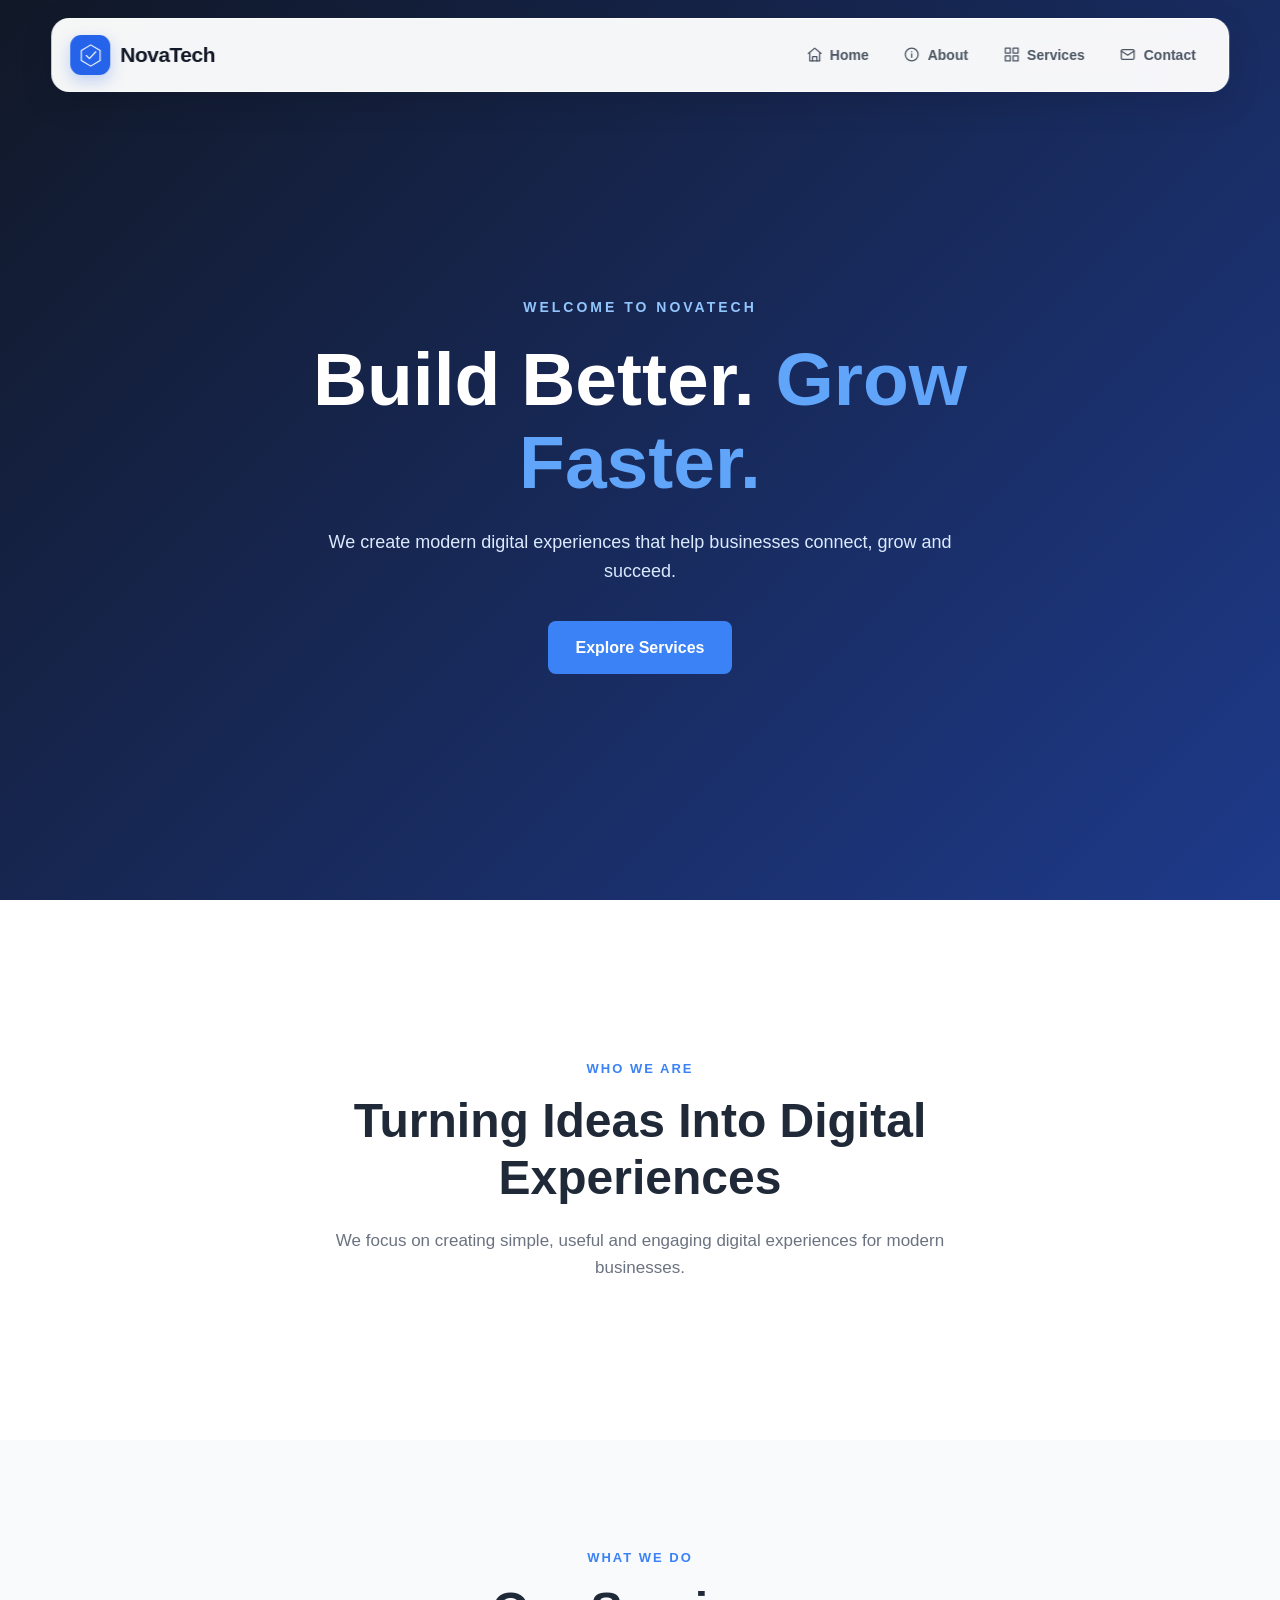
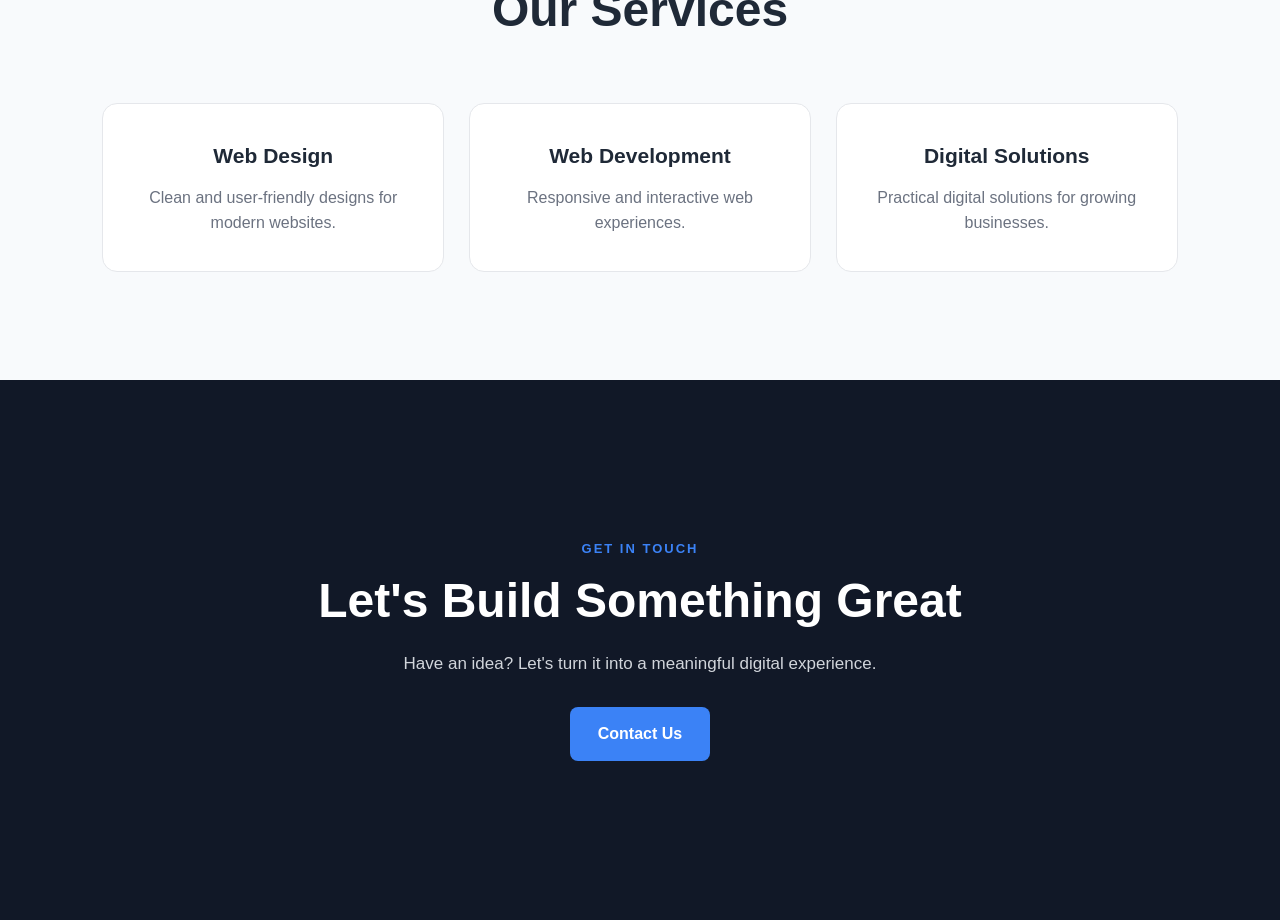
==== index.html @ c4c41b4f "Completed Task 1 - SkillCraft Intership" ====
<!DOCTYPE html>
<html lang="en">
<head>
    <meta charset="UTF-8">

    <meta name="viewport" content="width=device-width, initial-scale=1.0">

    <title>NovaTech | Digital Solutions</title>

    <link rel="stylesheet" href="style.css">
</head>

<body>

   <!-- Navigation -->
    <nav id="navbar">

        <div class="nav-container">

            <!-- Logo -->
            <a href="#home" class="brand">

                <span class="brand-logo">
                    <svg viewBox="0 0 40 40" aria-hidden="true">
                        <path d="M20 3L35 12V28L20 37L5 28V12L20 3Z"></path>
                        <path d="M13 20L18 25L28 14"></path>
                    </svg>
                </span>

                <span class="brand-name">NovaTech</span>

            </a>


            <!-- Navigation Links -->
            <ul class="nav-links">

                <li>
                    <a href="#home" class="nav-item">
                        <svg viewBox="0 0 24 24" aria-hidden="true">
                            <path d="M3 10.5L12 3L21 10.5"></path>
                            <path d="M5 9.5V21H19V9.5"></path>
                            <path d="M9 21V15H15V21"></path>
                        </svg>
                        <span>Home</span>
                    </a>
                </li>


                <li>
                    <a href="#about" class="nav-item">
                        <svg viewBox="0 0 24 24" aria-hidden="true">
                            <circle cx="12" cy="12" r="9"></circle>
                            <path d="M12 11V16"></path>
                            <path d="M12 8H12.01"></path>
                        </svg>
                        <span>About</span>
                    </a>
                </li>


                <li>
                    <a href="#services" class="nav-item">
                        <svg viewBox="0 0 24 24" aria-hidden="true">
                            <rect x="3" y="3" width="7" height="7"></rect>
                            <rect x="14" y="3" width="7" height="7"></rect>
                            <rect x="3" y="14" width="7" height="7"></rect>
                            <rect x="14" y="14" width="7" height="7"></rect>
                        </svg>
                        <span>Services</span>
                    </a>
                </li>


                <li>
                    <a href="#contact" class="nav-item">
                        <svg viewBox="0 0 24 24" aria-hidden="true">
                            <rect x="3" y="5" width="18" height="14" rx="2"></rect>
                            <path d="M3 7L12 13L21 7"></path>
                        </svg>
                        <span>Contact</span>
                    </a>
                </li>

            </ul>

        </div>

    </nav>


    <!-- Home Section -->
    <section id="home" class="hero">

        <div class="hero-content">

            <p class="small-heading">WELCOME TO NOVATECH</p>

            <h1>Build Better. <span>Grow Faster.</span></h1>

            <p class="hero-text">
                We create modern digital experiences that help
                businesses connect, grow and succeed.
            </p>

            <a href="#services" class="hero-button">
                Explore Services
            </a>

        </div>

    </section>


    <!-- About Section -->
    <section id="about" class="section">

        <p class="section-label">WHO WE ARE</p>

        <h2>Turning Ideas Into Digital Experiences</h2>

        <p class="section-text">
            We focus on creating simple, useful and engaging
            digital experiences for modern businesses.
        </p>

    </section>


    <!-- Services Section -->
    <section id="services" class="section services-section">

        <p class="section-label">WHAT WE DO</p>

        <h2>Our Services</h2>

        <div class="service-container">

            <div class="service-card">
                <h3>Web Design</h3>
                <p>
                    Clean and user-friendly designs for modern websites.
                </p>
            </div>

            <div class="service-card">
                <h3>Web Development</h3>
                <p>
                    Responsive and interactive web experiences.
                </p>
            </div>

            <div class="service-card">
                <h3>Digital Solutions</h3>
                <p>
                    Practical digital solutions for growing businesses.
                </p>
            </div>

        </div>

    </section>


    <!-- Contact Section -->
    <section id="contact" class="section contact-section">

        <p class="section-label">GET IN TOUCH</p>

        <h2>Let's Build Something Great</h2>

        <p class="section-text">
            Have an idea? Let's turn it into a meaningful digital experience.
        </p>

        <a href="mailto:hello@novatech.com" class="hero-button">
            Contact Us
        </a>

    </section>


    <!-- JavaScript -->
    <script src="script.js"></script>

</body>
</html>
---- style.css ----
/* ==============================
   BASIC RESET
================================ */

* {
    margin: 0;
    padding: 0;
    box-sizing: border-box;
}

html {
    scroll-behavior: smooth;
}

body {
    font-family: Arial, sans-serif;
    color: #1f2937;
    background: #ffffff;
    line-height: 1.6;
}


/* ==============================
   NAVIGATION BAR
================================ */

#navbar {
    position: fixed;
    top: 18px;
    left: 50%;
    transform: translateX(-50%);

    width: 92%;
    max-width: 1200px;

    z-index: 1000;

    background: rgba(255, 255, 255, 0.96);

    border: 1px solid rgba(255, 255, 255, 0.7);
    border-radius: 18px;

    box-shadow: 0 10px 35px rgba(0, 0, 0, 0.12);

    backdrop-filter: blur(12px);

    transition: all 0.3s ease;
}


/* Navigation container */

.nav-container {
    min-height: 72px;

    padding: 0 18px;

    display: flex;
    align-items: center;
    justify-content: space-between;

    gap: 30px;
}


/* ==============================
   BRAND / LOGO
================================ */

.brand {
    display: flex;
    align-items: center;

    gap: 10px;

    text-decoration: none;

    flex-shrink: 0;
}

.brand-logo {
    width: 40px;
    height: 40px;

    display: flex;
    align-items: center;
    justify-content: center;

    border-radius: 11px;

    background: #2563eb;

    box-shadow: 0 6px 15px rgba(37, 99, 235, 0.25);
}

.brand-logo svg {
    width: 25px;
    height: 25px;

    fill: none;

    stroke: white;

    stroke-width: 1.8;

    stroke-linecap: round;
    stroke-linejoin: round;
}

.brand-name {
    font-size: 21px;

    font-weight: 800;

    letter-spacing: -0.5px;

    color: #111827;
}


/* ==============================
   NAVIGATION LINKS
================================ */

.nav-links {
    display: flex;

    align-items: center;

    gap: 7px;

    list-style: none;
}

.nav-item {
    display: flex;

    align-items: center;

    gap: 7px;

    padding: 10px 14px;

    border-radius: 10px;

    text-decoration: none;

    color: #4b5563;

    font-size: 14px;

    font-weight: 600;

    transition:
        background 0.3s ease,
        color 0.3s ease,
        transform 0.3s ease;
}


/* Navigation icons */

.nav-item svg {
    width: 17px;
    height: 17px;

    fill: none;

    stroke: currentColor;

    stroke-width: 1.8;

    stroke-linecap: round;
    stroke-linejoin: round;
}


/* Hover effect */

.nav-item:hover {
    background: #eff6ff;
    color: #2563eb;
    transform: translateY(-1px);
    box-shadow: 0 5px 15px rgba(37, 99, 235, 0.20);
}


/* Active navigation item */

.nav-item.active {
    background: #2563eb;
    color: white;
    box-shadow: 0 5px 15px rgba(37, 99, 235, 0.20);
}


/* ==============================
   NAVBAR AFTER SCROLLING
================================ */

#navbar.scrolled {
    top: 10px;

    background: rgba(17, 24, 39, 0.96);

    border-color: rgba(255, 255, 255, 0.08);

    box-shadow: 0 12px 35px rgba(0, 0, 0, 0.25);
}

#navbar.scrolled .brand-name {
    color: white;
}

#navbar.scrolled .nav-item {
    color: #d1d5db;
}

#navbar.scrolled .nav-item:hover {
    background: rgba(255, 255, 255, 0.08);

    color: #93c5fd;
}

#navbar.scrolled .nav-item.active {
    background: #3b82f6;

    color: white;
}


/* ==============================
   HERO SECTION
================================ */

.hero {
    min-height: 100vh;

    display: flex;

    justify-content: center;
    align-items: center;

    text-align: center;

    padding: 150px 8% 80px;

    background:
        linear-gradient(
            135deg,
            #111827,
            #1e3a8a
        );

    color: white;
}

.hero-content {
    max-width: 800px;
}

.small-heading {
    font-size: 14px;

    font-weight: bold;

    letter-spacing: 3px;

    margin-bottom: 20px;

    color: #93c5fd;
}

.hero h1 {
    font-size: clamp(40px, 7vw, 75px);

    line-height: 1.1;

    margin-bottom: 25px;
}

.hero h1 span {
    color: #60a5fa;
}

.hero-text {
    max-width: 650px;

    margin: 0 auto 35px;

    font-size: 18px;

    color: #dbeafe;
}


/* Hero button */

.hero-button {
    display: inline-block;

    padding: 14px 28px;

    background: #3b82f6;

    color: white;

    text-decoration: none;

    border-radius: 8px;

    font-weight: bold;

    transition: all 0.3s ease;
}

.hero-button:hover {
    background: #2563eb;

    transform: translateY(-3px);

    box-shadow: 0 10px 25px rgba(37, 99, 235, 0.3);
}


/* ==============================
   GENERAL SECTIONS
================================ */

.section {
    min-height: 60vh;

    padding: 100px 8%;

    text-align: center;

    display: flex;

    flex-direction: column;

    justify-content: center;

    align-items: center;
}

.section-label {
    color: #3b82f6;

    font-size: 13px;

    font-weight: bold;

    letter-spacing: 2px;

    margin-bottom: 12px;
}

.section h2 {
    font-size: clamp(30px, 5vw, 48px);

    line-height: 1.2;

    margin-bottom: 20px;

    max-width: 800px;
}

.section-text {
    max-width: 650px;

    color: #6b7280;

    font-size: 17px;
}


/* ==============================
   SERVICES
================================ */

.services-section {
    background: #f8fafc;
}

.service-container {
    width: 100%;

    max-width: 1100px;

    margin-top: 45px;

    display: grid;

    grid-template-columns: repeat(3, 1fr);

    gap: 25px;
}

.service-card {
    padding: 35px 25px;

    background: white;

    border-radius: 15px;

    border: 1px solid #e5e7eb;

    transition: all 0.3s ease;
}

.service-card:hover {
    transform: translateY(-8px);

    box-shadow: 0 15px 35px rgba(0, 0, 0, 0.08);
}

.service-card h3 {
    margin-bottom: 12px;

    font-size: 21px;
}

.service-card p {
    color: #6b7280;
}


/* ==============================
   CONTACT
================================ */

.contact-section {
    background: #111827;

    color: white;
}

.contact-section .section-text {
    color: #d1d5db;

    margin-bottom: 30px;
}

.contact-section .hero-button {
    display: inline-block;

    padding: 14px 28px;

    background: #3b82f6;

    color: #ffffff;

    text-decoration: none;

    border-radius: 8px;

    font-weight: 700;

    transition: all 0.3s ease;
}

.contact-section .hero-button:hover {
    background: #2563eb;

    color: #ffffff;

    transform: translateY(-3px);

    box-shadow: 0 10px 25px rgba(37, 99, 235, 0.3);
}


/* ==============================
   MOBILE RESPONSIVE
================================ */

@media (max-width: 768px) {

    #navbar {
        top: 10px;

        width: 94%;

        border-radius: 15px;
    }

    .nav-container {
        min-height: auto;

        padding: 12px;

        flex-direction: column;

        gap: 10px;
    }

    .brand {
        width: 100%;

        justify-content: center;
    }

    .nav-links {
        width: 100%;

        justify-content: center;

        flex-wrap: wrap;

        gap: 5px;
    }

    .nav-item {
        padding: 8px 10px;

        font-size: 13px;
    }

    .nav-item svg {
        width: 15px;
        height: 15px;
    }

    .hero {
        padding-left: 5%;

        padding-right: 5%;
    }

    .hero-text {
        font-size: 16px;
    }

    .section {
        padding: 80px 5%;
    }

    .service-container {
        grid-template-columns: 1fr;
    }
}
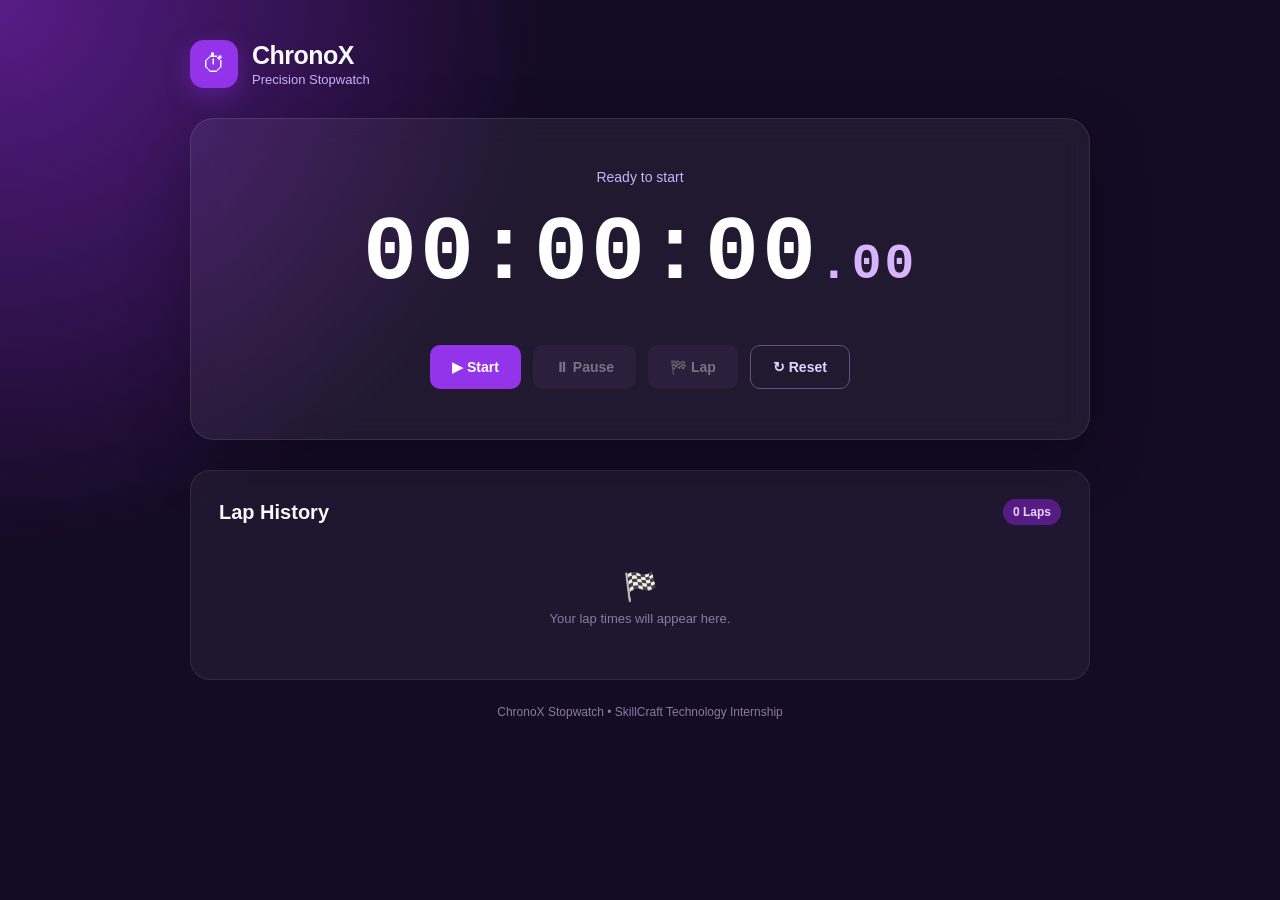
==== commit 2d899c48: "Completed Task 2 - StopWatch" ====
--- a/index.html
+++ b/index.html
@@ -1,187 +1,127 @@
 <!DOCTYPE html>
 <html lang="en">
+
 <head>
     <meta charset="UTF-8">
 
     <meta name="viewport" content="width=device-width, initial-scale=1.0">
 
-    <title>NovaTech | Digital Solutions</title>
+    <title>ChronoX | Stopwatch</title>
 
     <link rel="stylesheet" href="style.css">
 </head>
 
 <body>
 
-   <!-- Navigation -->
-    <nav id="navbar">
+    <main class="stopwatch-app">
 
-        <div class="nav-container">
+        <!-- Header -->
 
-            <!-- Logo -->
-            <a href="#home" class="brand">
+        <header class="app-header">
 
-                <span class="brand-logo">
-                    <svg viewBox="0 0 40 40" aria-hidden="true">
-                        <path d="M20 3L35 12V28L20 37L5 28V12L20 3Z"></path>
-                        <path d="M13 20L18 25L28 14"></path>
-                    </svg>
+            <div class="brand">
+                <div class="brand-icon">
+                    ⏱
+                </div>
+
+                <div>
+                    <h1>ChronoX</h1>
+                    <p>Precision Stopwatch</p>
+                </div>
+            </div>
+
+        </header>
+
+
+        <!-- Stopwatch -->
+
+        <section class="stopwatch-card">
+
+            <p class="status" id="status">
+                Ready to start
+            </p>
+
+            <div class="time-display" id="display">
+                00:00:00
+                <span id="milliseconds">.00</span>
+            </div>
+
+
+            <!-- Controls -->
+
+            <div class="controls">
+
+                <button
+                    id="startBtn"
+                    class="control-btn primary">
+                    ▶ Start
+                </button>
+
+                <button
+                    id="pauseBtn"
+                    class="control-btn secondary"
+                    disabled>
+                    ⏸ Pause
+                </button>
+
+                <button
+                    id="lapBtn"
+                    class="control-btn secondary"
+                    disabled>
+                    🏁 Lap
+                </button>
+
+                <button
+                    id="resetBtn"
+                    class="control-btn reset">
+                    ↻ Reset
+                </button>
+
+            </div>
+
+        </section>
+
+
+        <!-- Lap History -->
+
+        <section class="laps-section">
+
+            <div class="section-heading">
+
+                <h2>Lap History</h2>
+
+                <span id="lapCount">
+                    0 Laps
                 </span>
 
-                <span class="brand-name">NovaTech</span>
+            </div>
 
-            </a>
+            <div
+                id="lapsContainer"
+                class="laps-container">
+
+                <div class="empty-state">
+                    <div class="empty-icon">🏁</div>
+
+                    <p>
+                        Your lap times will appear here.
+                    </p>
+                </div>
+
+            </div>
+
+        </section>
 
 
-            <!-- Navigation Links -->
-            <ul class="nav-links">
+        <footer>
+            <p>ChronoX Stopwatch • SkillCraft Technology Internship</p>
+        </footer>
 
-                <li>
-                    <a href="#home" class="nav-item">
-                        <svg viewBox="0 0 24 24" aria-hidden="true">
-                            <path d="M3 10.5L12 3L21 10.5"></path>
-                            <path d="M5 9.5V21H19V9.5"></path>
-                            <path d="M9 21V15H15V21"></path>
-                        </svg>
-                        <span>Home</span>
-                    </a>
-                </li>
+    </main>
 
 
-                <li>
-                    <a href="#about" class="nav-item">
-                        <svg viewBox="0 0 24 24" aria-hidden="true">
-                            <circle cx="12" cy="12" r="9"></circle>
-                            <path d="M12 11V16"></path>
-                            <path d="M12 8H12.01"></path>
-                        </svg>
-                        <span>About</span>
-                    </a>
-                </li>
-
-
-                <li>
-                    <a href="#services" class="nav-item">
-                        <svg viewBox="0 0 24 24" aria-hidden="true">
-                            <rect x="3" y="3" width="7" height="7"></rect>
-                            <rect x="14" y="3" width="7" height="7"></rect>
-                            <rect x="3" y="14" width="7" height="7"></rect>
-                            <rect x="14" y="14" width="7" height="7"></rect>
-                        </svg>
-                        <span>Services</span>
-                    </a>
-                </li>
-
-
-                <li>
-                    <a href="#contact" class="nav-item">
-                        <svg viewBox="0 0 24 24" aria-hidden="true">
-                            <rect x="3" y="5" width="18" height="14" rx="2"></rect>
-                            <path d="M3 7L12 13L21 7"></path>
-                        </svg>
-                        <span>Contact</span>
-                    </a>
-                </li>
-
-            </ul>
-
-        </div>
-
-    </nav>
-
-
-    <!-- Home Section -->
-    <section id="home" class="hero">
-
-        <div class="hero-content">
-
-            <p class="small-heading">WELCOME TO NOVATECH</p>
-
-            <h1>Build Better. <span>Grow Faster.</span></h1>
-
-            <p class="hero-text">
-                We create modern digital experiences that help
-                businesses connect, grow and succeed.
-            </p>
-
-            <a href="#services" class="hero-button">
-                Explore Services
-            </a>
-
-        </div>
-
-    </section>
-
-
-    <!-- About Section -->
-    <section id="about" class="section">
-
-        <p class="section-label">WHO WE ARE</p>
-
-        <h2>Turning Ideas Into Digital Experiences</h2>
-
-        <p class="section-text">
-            We focus on creating simple, useful and engaging
-            digital experiences for modern businesses.
-        </p>
-
-    </section>
-
-
-    <!-- Services Section -->
-    <section id="services" class="section services-section">
-
-        <p class="section-label">WHAT WE DO</p>
-
-        <h2>Our Services</h2>
-
-        <div class="service-container">
-
-            <div class="service-card">
-                <h3>Web Design</h3>
-                <p>
-                    Clean and user-friendly designs for modern websites.
-                </p>
-            </div>
-
-            <div class="service-card">
-                <h3>Web Development</h3>
-                <p>
-                    Responsive and interactive web experiences.
-                </p>
-            </div>
-
-            <div class="service-card">
-                <h3>Digital Solutions</h3>
-                <p>
-                    Practical digital solutions for growing businesses.
-                </p>
-            </div>
-
-        </div>
-
-    </section>
-
-
-    <!-- Contact Section -->
-    <section id="contact" class="section contact-section">
-
-        <p class="section-label">GET IN TOUCH</p>
-
-        <h2>Let's Build Something Great</h2>
-
-        <p class="section-text">
-            Have an idea? Let's turn it into a meaningful digital experience.
-        </p>
-
-        <a href="mailto:hello@novatech.com" class="hero-button">
-            Contact Us
-        </a>
-
-    </section>
-
-
-    <!-- JavaScript -->
     <script src="script.js"></script>
 
 </body>
+
 </html>
--- a/style.css
+++ b/style.css
@@ -8,465 +8,359 @@
     box-sizing: border-box;
 }
 
-html {
-    scroll-behavior: smooth;
-}
-
 body {
     font-family: Arial, sans-serif;
-    color: #1f2937;
-    background: #ffffff;
-    line-height: 1.6;
-}
-
-
-/* ==============================
-   NAVIGATION BAR
-================================ */
-
-#navbar {
-    position: fixed;
-    top: 18px;
-    left: 50%;
-    transform: translateX(-50%);
-
-    width: 92%;
-    max-width: 1200px;
-
-    z-index: 1000;
-
-    background: rgba(255, 255, 255, 0.96);
-
-    border: 1px solid rgba(255, 255, 255, 0.7);
-    border-radius: 18px;
-
-    box-shadow: 0 10px 35px rgba(0, 0, 0, 0.12);
-
-    backdrop-filter: blur(12px);
-
-    transition: all 0.3s ease;
-}
-
-
-/* Navigation container */
-
-.nav-container {
-    min-height: 72px;
-
-    padding: 0 18px;
-
+
+    min-height: 100vh;
+
+    background:
+        radial-gradient(
+            circle at top left,
+            #581c87,
+            transparent 35%
+        ),
+        #140b24;
+
+    color: #f8fafc;
+
+    display: flex;
+
+    justify-content: center;
+
+    padding: 40px 20px;
+}
+
+
+/* ==============================
+   MAIN APP
+================================ */
+
+.stopwatch-app {
+    width: 100%;
+    max-width: 900px;
+}
+
+
+/* ==============================
+   HEADER
+================================ */
+
+.app-header {
+    margin-bottom: 30px;
+}
+
+.brand {
     display: flex;
     align-items: center;
-    justify-content: space-between;
-
-    gap: 30px;
-}
-
-
-/* ==============================
-   BRAND / LOGO
-================================ */
-
-.brand {
-    display: flex;
-    align-items: center;
-
-    gap: 10px;
-
-    text-decoration: none;
-
-    flex-shrink: 0;
-}
-
-.brand-logo {
-    width: 40px;
-    height: 40px;
+    gap: 14px;
+}
+
+.brand-icon {
+    width: 48px;
+    height: 48px;
 
     display: flex;
     align-items: center;
     justify-content: center;
 
-    border-radius: 11px;
-
-    background: #2563eb;
-
-    box-shadow: 0 6px 15px rgba(37, 99, 235, 0.25);
-}
-
-.brand-logo svg {
-    width: 25px;
-    height: 25px;
-
-    fill: none;
-
-    stroke: white;
-
-    stroke-width: 1.8;
-
-    stroke-linecap: round;
-    stroke-linejoin: round;
-}
-
-.brand-name {
-    font-size: 21px;
-
-    font-weight: 800;
-
+    border-radius: 14px;
+
+    background: #9333ea;
+
+    font-size: 24px;
+
+    box-shadow:
+        0 8px 25px rgba(147, 51, 234, 0.35);
+}
+
+.brand h1 {
+    font-size: 25px;
     letter-spacing: -0.5px;
-
-    color: #111827;
-}
-
-
-/* ==============================
-   NAVIGATION LINKS
-================================ */
-
-.nav-links {
+}
+
+.brand p {
+    margin-top: 2px;
+
+    color: #c4b5fd;
+
+    font-size: 13px;
+}
+
+
+/* ==============================
+   STOPWATCH CARD
+================================ */
+
+.stopwatch-card {
+    padding: 50px 30px;
+
+    text-align: center;
+
+    background: rgba(255, 255, 255, 0.06);
+
+    border: 1px solid rgba(255, 255, 255, 0.1);
+
+    border-radius: 24px;
+
+    backdrop-filter: blur(15px);
+
+    box-shadow:
+        0 20px 60px rgba(0, 0, 0, 0.25);
+}
+
+
+/* Status */
+
+.status {
+    color: #c4b5fd;
+
+    font-size: 14px;
+
+    margin-bottom: 18px;
+}
+
+
+/* ==============================
+   TIME DISPLAY
+================================ */
+
+.time-display {
+    font-family: "Courier New", monospace;
+
+    font-size: clamp(50px, 10vw, 90px);
+
+    font-weight: bold;
+
+    letter-spacing: 3px;
+
+    color: #ffffff;
+
+    margin-bottom: 40px;
+}
+
+#milliseconds {
+    color: #d8b4fe;
+
+    font-size: 0.55em;
+}
+
+
+/* ==============================
+   CONTROLS
+================================ */
+
+.controls {
+    display: flex;
+
+    justify-content: center;
+
+    flex-wrap: wrap;
+
+    gap: 12px;
+}
+
+.control-btn {
+    border: none;
+
+    padding: 13px 22px;
+
+    border-radius: 10px;
+
+    font-size: 14px;
+
+    font-weight: 700;
+
+    cursor: pointer;
+
+    transition: all 0.25s ease;
+}
+
+
+/* Start */
+
+.control-btn.primary {
+    background: #9333ea;
+
+    color: white;
+}
+
+.control-btn.primary:hover {
+    background: #a855f7;
+
+    transform: translateY(-2px);
+
+    box-shadow:
+        0 8px 20px rgba(147, 51, 234, 0.3);
+}
+
+
+/* Secondary buttons */
+
+.control-btn.secondary {
+    background: #3b2a50;
+
+    color: #f8fafc;
+}
+
+.control-btn.secondary:hover:not(:disabled) {
+    background: #51376a;
+
+    transform: translateY(-2px);
+}
+
+
+/* Reset */
+
+.control-btn.reset {
+    background: transparent;
+
+    color: #ddd6fe;
+
+    border: 1px solid #6b4c86;
+}
+
+.control-btn.reset:hover {
+    background: #2e1b3d;
+
+    color: white;
+
+    transform: translateY(-2px);
+}
+
+
+/* Disabled */
+
+.control-btn:disabled {
+    opacity: 0.4;
+
+    cursor: not-allowed;
+
+    transform: none;
+}
+
+
+/* ==============================
+   LAP HISTORY
+================================ */
+
+.laps-section {
+    margin-top: 30px;
+
+    padding: 28px;
+
+    background: rgba(255, 255, 255, 0.05);
+
+    border: 1px solid rgba(255, 255, 255, 0.08);
+
+    border-radius: 20px;
+}
+
+.section-heading {
     display: flex;
 
     align-items: center;
 
-    gap: 7px;
-
-    list-style: none;
-}
-
-.nav-item {
+    justify-content: space-between;
+
+    margin-bottom: 20px;
+}
+
+.section-heading h2 {
+    font-size: 20px;
+}
+
+#lapCount {
+    padding: 6px 10px;
+
+    border-radius: 20px;
+
+    background: #581c87;
+
+    color: #e9d5ff;
+
+    font-size: 12px;
+
+    font-weight: bold;
+}
+
+
+/* Lap container */
+
+.laps-container {
+    display: flex;
+
+    flex-direction: column;
+
+    gap: 8px;
+}
+
+
+/* Individual lap */
+
+.lap-item {
     display: flex;
 
     align-items: center;
 
-    gap: 7px;
-
-    padding: 10px 14px;
+    justify-content: space-between;
+
+    padding: 13px 16px;
+
+    background: rgba(255, 255, 255, 0.05);
 
     border-radius: 10px;
 
-    text-decoration: none;
-
-    color: #4b5563;
-
-    font-size: 14px;
-
-    font-weight: 600;
-
-    transition:
-        background 0.3s ease,
-        color 0.3s ease,
-        transform 0.3s ease;
-}
-
-
-/* Navigation icons */
-
-.nav-item svg {
-    width: 17px;
-    height: 17px;
-
-    fill: none;
-
-    stroke: currentColor;
-
-    stroke-width: 1.8;
-
-    stroke-linecap: round;
-    stroke-linejoin: round;
-}
-
-
-/* Hover effect */
-
-.nav-item:hover {
-    background: #eff6ff;
-    color: #2563eb;
-    transform: translateY(-1px);
-    box-shadow: 0 5px 15px rgba(37, 99, 235, 0.20);
-}
-
-
-/* Active navigation item */
-
-.nav-item.active {
-    background: #2563eb;
-    color: white;
-    box-shadow: 0 5px 15px rgba(37, 99, 235, 0.20);
-}
-
-
-/* ==============================
-   NAVBAR AFTER SCROLLING
-================================ */
-
-#navbar.scrolled {
-    top: 10px;
-
-    background: rgba(17, 24, 39, 0.96);
-
-    border-color: rgba(255, 255, 255, 0.08);
-
-    box-shadow: 0 12px 35px rgba(0, 0, 0, 0.25);
-}
-
-#navbar.scrolled .brand-name {
-    color: white;
-}
-
-#navbar.scrolled .nav-item {
-    color: #d1d5db;
-}
-
-#navbar.scrolled .nav-item:hover {
-    background: rgba(255, 255, 255, 0.08);
-
-    color: #93c5fd;
-}
-
-#navbar.scrolled .nav-item.active {
-    background: #3b82f6;
-
-    color: white;
-}
-
-
-/* ==============================
-   HERO SECTION
-================================ */
-
-.hero {
-    min-height: 100vh;
-
-    display: flex;
-
-    justify-content: center;
-    align-items: center;
-
+    border: 1px solid rgba(255, 255, 255, 0.05);
+}
+
+.lap-number {
+    color: #a78bfa;
+
+    font-size: 13px;
+}
+
+.lap-time {
+    font-family: "Courier New", monospace;
+
+    font-weight: bold;
+
+    color: #f3e8ff;
+}
+
+
+/* Empty state */
+
+.empty-state {
     text-align: center;
 
-    padding: 150px 8% 80px;
-
-    background:
-        linear-gradient(
-            135deg,
-            #111827,
-            #1e3a8a
-        );
-
-    color: white;
-}
-
-.hero-content {
-    max-width: 800px;
-}
-
-.small-heading {
-    font-size: 14px;
-
-    font-weight: bold;
-
-    letter-spacing: 3px;
-
-    margin-bottom: 20px;
-
-    color: #93c5fd;
-}
-
-.hero h1 {
-    font-size: clamp(40px, 7vw, 75px);
-
-    line-height: 1.1;
-
-    margin-bottom: 25px;
-}
-
-.hero h1 span {
-    color: #60a5fa;
-}
-
-.hero-text {
-    max-width: 650px;
-
-    margin: 0 auto 35px;
-
-    font-size: 18px;
-
-    color: #dbeafe;
-}
-
-
-/* Hero button */
-
-.hero-button {
-    display: inline-block;
-
-    padding: 14px 28px;
-
-    background: #3b82f6;
-
-    color: white;
-
-    text-decoration: none;
-
-    border-radius: 8px;
-
-    font-weight: bold;
-
-    transition: all 0.3s ease;
-}
-
-.hero-button:hover {
-    background: #2563eb;
-
-    transform: translateY(-3px);
-
-    box-shadow: 0 10px 25px rgba(37, 99, 235, 0.3);
-}
-
-
-/* ==============================
-   GENERAL SECTIONS
-================================ */
-
-.section {
-    min-height: 60vh;
-
-    padding: 100px 8%;
-
+    padding: 25px;
+
+    color: #8b7aa3;
+}
+
+.empty-icon {
+    font-size: 28px;
+
+    margin-bottom: 8px;
+}
+
+.empty-state p {
+    font-size: 13px;
+}
+
+
+/* ==============================
+   FOOTER
+================================ */
+
+footer {
     text-align: center;
 
-    display: flex;
-
-    flex-direction: column;
-
-    justify-content: center;
-
-    align-items: center;
-}
-
-.section-label {
-    color: #3b82f6;
-
-    font-size: 13px;
-
-    font-weight: bold;
-
-    letter-spacing: 2px;
-
-    margin-bottom: 12px;
-}
-
-.section h2 {
-    font-size: clamp(30px, 5vw, 48px);
-
-    line-height: 1.2;
-
-    margin-bottom: 20px;
-
-    max-width: 800px;
-}
-
-.section-text {
-    max-width: 650px;
-
-    color: #6b7280;
-
-    font-size: 17px;
-}
-
-
-/* ==============================
-   SERVICES
-================================ */
-
-.services-section {
-    background: #f8fafc;
-}
-
-.service-container {
-    width: 100%;
-
-    max-width: 1100px;
-
-    margin-top: 45px;
-
-    display: grid;
-
-    grid-template-columns: repeat(3, 1fr);
-
-    gap: 25px;
-}
-
-.service-card {
-    padding: 35px 25px;
-
-    background: white;
-
-    border-radius: 15px;
-
-    border: 1px solid #e5e7eb;
-
-    transition: all 0.3s ease;
-}
-
-.service-card:hover {
-    transform: translateY(-8px);
-
-    box-shadow: 0 15px 35px rgba(0, 0, 0, 0.08);
-}
-
-.service-card h3 {
-    margin-bottom: 12px;
-
-    font-size: 21px;
-}
-
-.service-card p {
-    color: #6b7280;
-}
-
-
-/* ==============================
-   CONTACT
-================================ */
-
-.contact-section {
-    background: #111827;
-
-    color: white;
-}
-
-.contact-section .section-text {
-    color: #d1d5db;
-
-    margin-bottom: 30px;
-}
-
-.contact-section .hero-button {
-    display: inline-block;
-
-    padding: 14px 28px;
-
-    background: #3b82f6;
-
-    color: #ffffff;
-
-    text-decoration: none;
-
-    border-radius: 8px;
-
-    font-weight: 700;
-
-    transition: all 0.3s ease;
-}
-
-.contact-section .hero-button:hover {
-    background: #2563eb;
-
-    color: #ffffff;
-
-    transform: translateY(-3px);
-
-    box-shadow: 0 10px 25px rgba(37, 99, 235, 0.3);
+    padding: 25px 0 10px;
+
+    color: #8b7aa3;
+
+    font-size: 12px;
 }
 
 
@@ -474,68 +368,37 @@
    MOBILE RESPONSIVE
 ================================ */
 
-@media (max-width: 768px) {
-
-    #navbar {
-        top: 10px;
-
-        width: 94%;
-
-        border-radius: 15px;
-    }
-
-    .nav-container {
-        min-height: auto;
-
-        padding: 12px;
-
-        flex-direction: column;
-
-        gap: 10px;
-    }
-
-    .brand {
+@media (max-width: 600px) {
+
+    body {
+        padding: 25px 14px;
+    }
+
+    .stopwatch-card {
+        padding: 40px 18px;
+    }
+
+    .time-display {
+        letter-spacing: 1px;
+
+        margin-bottom: 30px;
+    }
+
+    .controls {
+        display: grid;
+
+        grid-template-columns: 1fr 1fr;
+    }
+
+    .control-btn {
         width: 100%;
-
-        justify-content: center;
-    }
-
-    .nav-links {
-        width: 100%;
-
-        justify-content: center;
-
-        flex-wrap: wrap;
-
-        gap: 5px;
-    }
-
-    .nav-item {
-        padding: 8px 10px;
-
-        font-size: 13px;
-    }
-
-    .nav-item svg {
-        width: 15px;
-        height: 15px;
-    }
-
-    .hero {
-        padding-left: 5%;
-
-        padding-right: 5%;
-    }
-
-    .hero-text {
-        font-size: 16px;
-    }
-
-    .section {
-        padding: 80px 5%;
-    }
-
-    .service-container {
-        grid-template-columns: 1fr;
+    }
+
+    .laps-section {
+        padding: 20px 15px;
+    }
+
+    .brand h1 {
+        font-size: 22px;
     }
 }
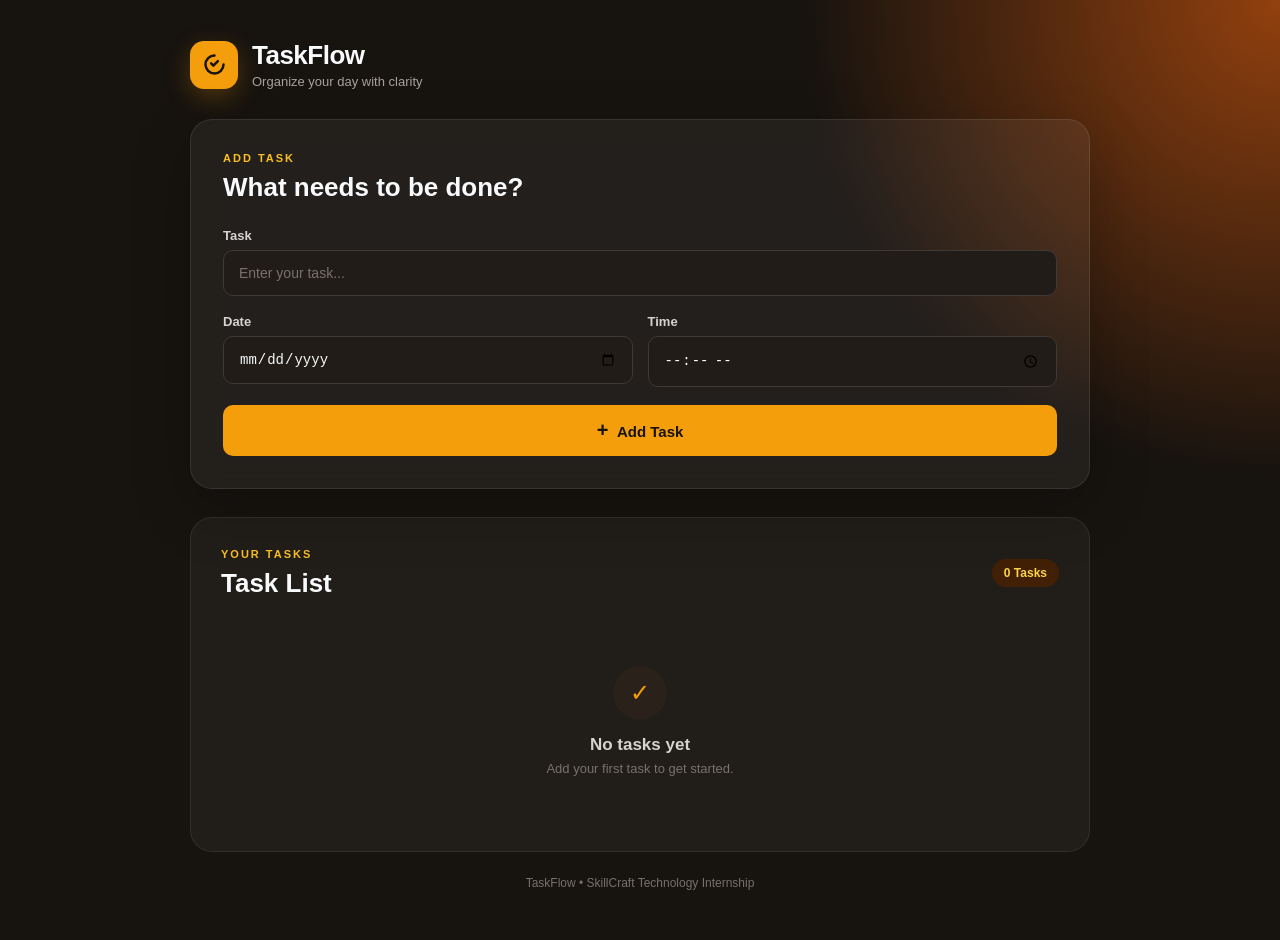
==== commit a925d3cc: "Completed Task 4 - To-Do Web App" ====
--- a/index.html
+++ b/index.html
@@ -4,108 +4,149 @@
 <head>
     <meta charset="UTF-8">
 
-    <meta name="viewport" content="width=device-width, initial-scale=1.0">
+    <meta
+        name="viewport"
+        content="width=device-width, initial-scale=1.0">
 
-    <title>ChronoX | Stopwatch</title>
+    <title>TaskFlow | To-Do Web App</title>
 
     <link rel="stylesheet" href="style.css">
 </head>
 
 <body>
 
-    <main class="stopwatch-app">
+    <main class="app">
 
         <!-- Header -->
-
         <header class="app-header">
 
             <div class="brand">
-                <div class="brand-icon">
-                    ⏱
+                <div class="brand-logo">
+                    <svg viewBox="0 0 24 24" aria-hidden="true">
+                        <path d="M9 11L11 13L15 9"></path>
+                        <path d="M20 12A8 8 0 1 1 12 4"></path>
+                    </svg>
                 </div>
 
                 <div>
-                    <h1>ChronoX</h1>
-                    <p>Precision Stopwatch</p>
+                    <h1>TaskFlow</h1>
+                    <p>Organize your day with clarity</p>
                 </div>
             </div>
 
         </header>
 
 
-        <!-- Stopwatch -->
+        <!-- Add Task Section -->
+        <section class="task-form-section">
 
-        <section class="stopwatch-card">
+            <div class="section-title">
+                <p class="section-label">ADD TASK</p>
 
-            <p class="status" id="status">
-                Ready to start
-            </p>
-
-            <div class="time-display" id="display">
-                00:00:00
-                <span id="milliseconds">.00</span>
+                <h2>What needs to be done?</h2>
             </div>
 
 
-            <!-- Controls -->
+            <form id="taskForm">
 
-            <div class="controls">
+                <div class="input-group">
+
+                    <label for="taskInput">
+                        Task
+                    </label>
+
+                    <input
+                        type="text"
+                        id="taskInput"
+                        placeholder="Enter your task..."
+                        required>
+
+                </div>
+
+
+                <div class="form-row">
+
+                    <div class="input-group">
+
+                        <label for="taskDate">
+                            Date
+                        </label>
+
+                        <input
+                            type="date"
+                            id="taskDate"
+                            required>
+
+                    </div>
+
+
+                    <div class="input-group">
+
+                        <label for="taskTime">
+                            Time
+                        </label>
+
+                        <input
+                            type="time"
+                            id="taskTime"
+                            required>
+
+                    </div>
+
+                </div>
+
 
                 <button
-                    id="startBtn"
-                    class="control-btn primary">
-                    ▶ Start
+                    type="submit"
+                    class="add-task-btn">
+
+                    <span>+</span>
+                    Add Task
+
                 </button>
 
-                <button
-                    id="pauseBtn"
-                    class="control-btn secondary"
-                    disabled>
-                    ⏸ Pause
-                </button>
-
-                <button
-                    id="lapBtn"
-                    class="control-btn secondary"
-                    disabled>
-                    🏁 Lap
-                </button>
-
-                <button
-                    id="resetBtn"
-                    class="control-btn reset">
-                    ↻ Reset
-                </button>
-
-            </div>
+            </form>
 
         </section>
 
 
-        <!-- Lap History -->
+        <!-- Task List Section -->
+        <section class="tasks-section">
 
-        <section class="laps-section">
+            <div class="tasks-header">
 
-            <div class="section-heading">
+                <div>
+                    <p class="section-label">
+                        YOUR TASKS
+                    </p>
 
-                <h2>Lap History</h2>
+                    <h2>Task List</h2>
+                </div>
 
-                <span id="lapCount">
-                    0 Laps
+                <span id="taskCount">
+                    0 Tasks
                 </span>
 
             </div>
 
+
+            <!-- Tasks appear here -->
             <div
-                id="lapsContainer"
-                class="laps-container">
+                id="taskList"
+                class="task-list">
 
                 <div class="empty-state">
-                    <div class="empty-icon">🏁</div>
+
+                    <div class="empty-icon">
+                        ✓
+                    </div>
+
+                    <h3>No tasks yet</h3>
 
                     <p>
-                        Your lap times will appear here.
+                        Add your first task to get started.
                     </p>
+
                 </div>
 
             </div>
@@ -113,8 +154,9 @@
         </section>
 
 
+        <!-- Footer -->
         <footer>
-            <p>ChronoX Stopwatch • SkillCraft Technology Internship</p>
+            TaskFlow • SkillCraft Technology Internship
         </footer>
 
     </main>
--- a/style.css
+++ b/style.css
@@ -8,23 +8,26 @@
     box-sizing: border-box;
 }
 
+html {
+    scroll-behavior: smooth;
+}
+
 body {
+    min-height: 100vh;
+
     font-family: Arial, sans-serif;
-
-    min-height: 100vh;
 
     background:
         radial-gradient(
-            circle at top left,
-            #581c87,
-            transparent 35%
+            circle at top right,
+            #92400e,
+            transparent 30%
         ),
-        #140b24;
+        #17130f;
 
     color: #f8fafc;
 
     display: flex;
-
     justify-content: center;
 
     padding: 40px 20px;
@@ -35,7 +38,7 @@
    MAIN APP
 ================================ */
 
-.stopwatch-app {
+.app {
     width: 100%;
     max-width: 900px;
 }
@@ -55,7 +58,7 @@
     gap: 14px;
 }
 
-.brand-icon {
+.brand-logo {
     width: 48px;
     height: 48px;
 
@@ -65,283 +68,422 @@
 
     border-radius: 14px;
 
-    background: #9333ea;
-
-    font-size: 24px;
+    background: #f59e0b;
 
     box-shadow:
-        0 8px 25px rgba(147, 51, 234, 0.35);
+        0 8px 25px rgba(245, 158, 11, 0.25);
+}
+
+.brand-logo svg {
+    width: 27px;
+    height: 27px;
+
+    fill: none;
+
+    stroke: #17130f;
+
+    stroke-width: 2.2;
+
+    stroke-linecap: round;
+    stroke-linejoin: round;
 }
 
 .brand h1 {
-    font-size: 25px;
+    font-size: 26px;
+
     letter-spacing: -0.5px;
 }
 
 .brand p {
-    margin-top: 2px;
-
-    color: #c4b5fd;
+    margin-top: 3px;
+
+    color: #a8a29e;
 
     font-size: 13px;
 }
 
 
 /* ==============================
-   STOPWATCH CARD
-================================ */
-
-.stopwatch-card {
-    padding: 50px 30px;
-
-    text-align: center;
-
-    background: rgba(255, 255, 255, 0.06);
-
-    border: 1px solid rgba(255, 255, 255, 0.1);
-
-    border-radius: 24px;
-
-    backdrop-filter: blur(15px);
+   ADD TASK SECTION
+================================ */
+
+.task-form-section {
+    padding: 32px;
+
+    background: rgba(255, 255, 255, 0.055);
+
+    border: 1px solid rgba(255, 255, 255, 0.09);
+
+    border-radius: 22px;
+
+    backdrop-filter: blur(14px);
 
     box-shadow:
-        0 20px 60px rgba(0, 0, 0, 0.25);
-}
-
-
-/* Status */
-
-.status {
-    color: #c4b5fd;
+        0 20px 60px rgba(0, 0, 0, 0.22);
+
+    margin-bottom: 28px;
+}
+
+.section-title {
+    margin-bottom: 25px;
+}
+
+.section-label {
+    color: #fbbf24;
+
+    font-size: 11px;
+
+    font-weight: 800;
+
+    letter-spacing: 2px;
+
+    margin-bottom: 8px;
+}
+
+.section-title h2,
+.tasks-header h2 {
+    font-size: 26px;
+
+    color: #f8fafc;
+}
+
+
+/* ==============================
+   FORM
+================================ */
+
+#taskForm {
+    display: flex;
+    flex-direction: column;
+
+    gap: 18px;
+}
+
+.input-group {
+    display: flex;
+    flex-direction: column;
+
+    gap: 7px;
+}
+
+.input-group label {
+    color: #d6d3d1;
+
+    font-size: 13px;
+
+    font-weight: 600;
+}
+
+.input-group input {
+    width: 100%;
+
+    padding: 14px 15px;
+
+    border: 1px solid #3f3a35;
+
+    border-radius: 10px;
+
+    background: #211c17;
+
+    color: #f8fafc;
 
     font-size: 14px;
 
-    margin-bottom: 18px;
-}
-
-
-/* ==============================
-   TIME DISPLAY
-================================ */
-
-.time-display {
-    font-family: "Courier New", monospace;
-
-    font-size: clamp(50px, 10vw, 90px);
-
-    font-weight: bold;
-
-    letter-spacing: 3px;
-
-    color: #ffffff;
-
-    margin-bottom: 40px;
-}
-
-#milliseconds {
-    color: #d8b4fe;
-
-    font-size: 0.55em;
-}
-
-
-/* ==============================
-   CONTROLS
-================================ */
-
-.controls {
-    display: flex;
-
-    justify-content: center;
-
-    flex-wrap: wrap;
+    outline: none;
+
+    transition:
+        border-color 0.25s ease,
+        box-shadow 0.25s ease;
+}
+
+.input-group input::placeholder {
+    color: #78716c;
+}
+
+.input-group input:focus {
+    border-color: #f59e0b;
+
+    box-shadow:
+        0 0 0 3px rgba(245, 158, 11, 0.12);
+}
+
+
+/* Date/time row */
+
+.form-row {
+    display: grid;
+
+    grid-template-columns: 1fr 1fr;
+
+    gap: 15px;
+}
+
+
+/* ==============================
+   ADD BUTTON
+================================ */
+
+.add-task-btn {
+    width: 100%;
+
+    padding: 14px 20px;
+
+    border: none;
+
+    border-radius: 10px;
+
+    background: #f59e0b;
+
+    color: #17130f;
+
+    font-size: 15px;
+
+    font-weight: 800;
+
+    cursor: pointer;
+
+    transition:
+        background 0.25s ease,
+        transform 0.25s ease,
+        box-shadow 0.25s ease;
+}
+
+.add-task-btn span {
+    font-size: 20px;
+
+    margin-right: 5px;
+}
+
+.add-task-btn:hover {
+    background: #fbbf24;
+
+    transform: translateY(-2px);
+
+    box-shadow:
+        0 10px 25px rgba(245, 158, 11, 0.20);
+}
+
+
+/* ==============================
+   TASKS SECTION
+================================ */
+
+.tasks-section {
+    padding: 30px;
+
+    background: rgba(255, 255, 255, 0.045);
+
+    border: 1px solid rgba(255, 255, 255, 0.08);
+
+    border-radius: 22px;
+}
+
+.tasks-header {
+    display: flex;
+
+    align-items: center;
+
+    justify-content: space-between;
+
+    margin-bottom: 22px;
+}
+
+#taskCount {
+    padding: 7px 12px;
+
+    border-radius: 20px;
+
+    background: #422006;
+
+    color: #fcd34d;
+
+    font-size: 12px;
+
+    font-weight: 800;
+}
+
+
+/* ==============================
+   TASK LIST
+================================ */
+
+.task-list {
+    display: flex;
+
+    flex-direction: column;
 
     gap: 12px;
 }
 
-.control-btn {
-    border: none;
-
-    padding: 13px 22px;
-
-    border-radius: 10px;
-
-    font-size: 14px;
+
+/* ==============================
+   INDIVIDUAL TASK
+================================ */
+
+.task-item {
+    padding: 18px;
+
+    display: flex;
+
+    align-items: center;
+
+    justify-content: space-between;
+
+    gap: 18px;
+
+    background: #211c17;
+
+    border: 1px solid #3f3a35;
+
+    border-radius: 14px;
+
+    transition:
+        border-color 0.25s ease,
+        transform 0.25s ease,
+        background 0.25s ease;
+}
+
+.task-item:hover {
+    border-color: #6b5b45;
+
+    transform: translateY(-1px);
+
+    background: #261f19;
+}
+
+
+/* Task information */
+
+.task-info {
+    min-width: 0;
+
+    flex: 1;
+}
+
+.task-title {
+    color: #f5f5f4;
+
+    font-size: 16px;
 
     font-weight: 700;
 
+    word-break: break-word;
+
+    margin-bottom: 6px;
+}
+
+.task-meta {
+    color: #a8a29e;
+
+    font-size: 12px;
+}
+
+
+/* Completed task */
+
+.task-item.completed {
+    opacity: 0.65;
+}
+
+.task-item.completed .task-title {
+    text-decoration: line-through;
+
+    color: #a8a29e;
+}
+
+
+/* ==============================
+   TASK ACTIONS
+================================ */
+
+.task-actions {
+    display: flex;
+
+    align-items: center;
+
+    gap: 7px;
+
+    flex-shrink: 0;
+}
+
+.task-action {
+    border: 1px solid #4a4035;
+
+    background: #2a231c;
+
+    color: #d6d3d1;
+
+    padding: 8px 10px;
+
+    border-radius: 8px;
+
     cursor: pointer;
 
-    transition: all 0.25s ease;
-}
-
-
-/* Start */
-
-.control-btn.primary {
-    background: #9333ea;
-
-    color: white;
-}
-
-.control-btn.primary:hover {
-    background: #a855f7;
-
-    transform: translateY(-2px);
-
-    box-shadow:
-        0 8px 20px rgba(147, 51, 234, 0.3);
-}
-
-
-/* Secondary buttons */
-
-.control-btn.secondary {
-    background: #3b2a50;
-
-    color: #f8fafc;
-}
-
-.control-btn.secondary:hover:not(:disabled) {
-    background: #51376a;
-
-    transform: translateY(-2px);
-}
-
-
-/* Reset */
-
-.control-btn.reset {
-    background: transparent;
-
-    color: #ddd6fe;
-
-    border: 1px solid #6b4c86;
-}
-
-.control-btn.reset:hover {
-    background: #2e1b3d;
-
-    color: white;
-
-    transform: translateY(-2px);
-}
-
-
-/* Disabled */
-
-.control-btn:disabled {
-    opacity: 0.4;
-
-    cursor: not-allowed;
-
-    transform: none;
-}
-
-
-/* ==============================
-   LAP HISTORY
-================================ */
-
-.laps-section {
-    margin-top: 30px;
-
-    padding: 28px;
-
-    background: rgba(255, 255, 255, 0.05);
-
-    border: 1px solid rgba(255, 255, 255, 0.08);
-
-    border-radius: 20px;
-}
-
-.section-heading {
-    display: flex;
-
-    align-items: center;
-
-    justify-content: space-between;
-
-    margin-bottom: 20px;
-}
-
-.section-heading h2 {
-    font-size: 20px;
-}
-
-#lapCount {
-    padding: 6px 10px;
-
-    border-radius: 20px;
-
-    background: #581c87;
-
-    color: #e9d5ff;
-
     font-size: 12px;
 
-    font-weight: bold;
-}
-
-
-/* Lap container */
-
-.laps-container {
-    display: flex;
-
-    flex-direction: column;
-
-    gap: 8px;
-}
-
-
-/* Individual lap */
-
-.lap-item {
-    display: flex;
-
-    align-items: center;
-
-    justify-content: space-between;
-
-    padding: 13px 16px;
-
-    background: rgba(255, 255, 255, 0.05);
-
-    border-radius: 10px;
-
-    border: 1px solid rgba(255, 255, 255, 0.05);
-}
-
-.lap-number {
-    color: #a78bfa;
-
-    font-size: 13px;
-}
-
-.lap-time {
-    font-family: "Courier New", monospace;
-
-    font-weight: bold;
-
-    color: #f3e8ff;
-}
-
-
-/* Empty state */
+    font-weight: 700;
+
+    transition:
+        background 0.25s ease,
+        color 0.25s ease,
+        transform 0.25s ease;
+}
+
+.task-action:hover {
+    transform: translateY(-1px);
+}
+
+.complete-btn:hover {
+    background: #14532d;
+
+    color: #bbf7d0;
+}
+
+.edit-btn:hover {
+    background: #78350f;
+
+    color: #fde68a;
+}
+
+
+/* ==============================
+   EMPTY STATE
+================================ */
 
 .empty-state {
     text-align: center;
 
-    padding: 25px;
-
-    color: #8b7aa3;
+    padding: 45px 20px;
+
+    color: #78716c;
 }
 
 .empty-icon {
-    font-size: 28px;
-
-    margin-bottom: 8px;
+    width: 54px;
+    height: 54px;
+
+    margin: 0 auto 15px;
+
+    display: flex;
+
+    align-items: center;
+    justify-content: center;
+
+    border-radius: 50%;
+
+    background: #29211a;
+
+    color: #f59e0b;
+
+    font-size: 24px;
+}
+
+.empty-state h3 {
+    color: #d6d3d1;
+
+    font-size: 17px;
+
+    margin-bottom: 6px;
 }
 
 .empty-state p {
@@ -356,9 +498,9 @@
 footer {
     text-align: center;
 
-    padding: 25px 0 10px;
-
-    color: #8b7aa3;
+    padding: 24px 0 10px;
+
+    color: #78716c;
 
     font-size: 12px;
 }
@@ -374,31 +516,42 @@
         padding: 25px 14px;
     }
 
-    .stopwatch-card {
-        padding: 40px 18px;
-    }
-
-    .time-display {
-        letter-spacing: 1px;
-
-        margin-bottom: 30px;
-    }
-
-    .controls {
-        display: grid;
-
-        grid-template-columns: 1fr 1fr;
-    }
-
-    .control-btn {
-        width: 100%;
-    }
-
-    .laps-section {
-        padding: 20px 15px;
+    .task-form-section,
+    .tasks-section {
+        padding: 22px 17px;
+
+        border-radius: 18px;
+    }
+
+    .form-row {
+        grid-template-columns: 1fr;
+    }
+
+    .tasks-header {
+        align-items: flex-start;
+
+        gap: 12px;
+    }
+
+    .section-title h2,
+    .tasks-header h2 {
+        font-size: 23px;
+    }
+
+    .task-item {
+        flex-direction: column;
+
+        align-items: stretch;
+
+        gap: 14px;
+    }
+
+    .task-actions {
+        justify-content: flex-end;
     }
 
     .brand h1 {
         font-size: 22px;
     }
+
 }
